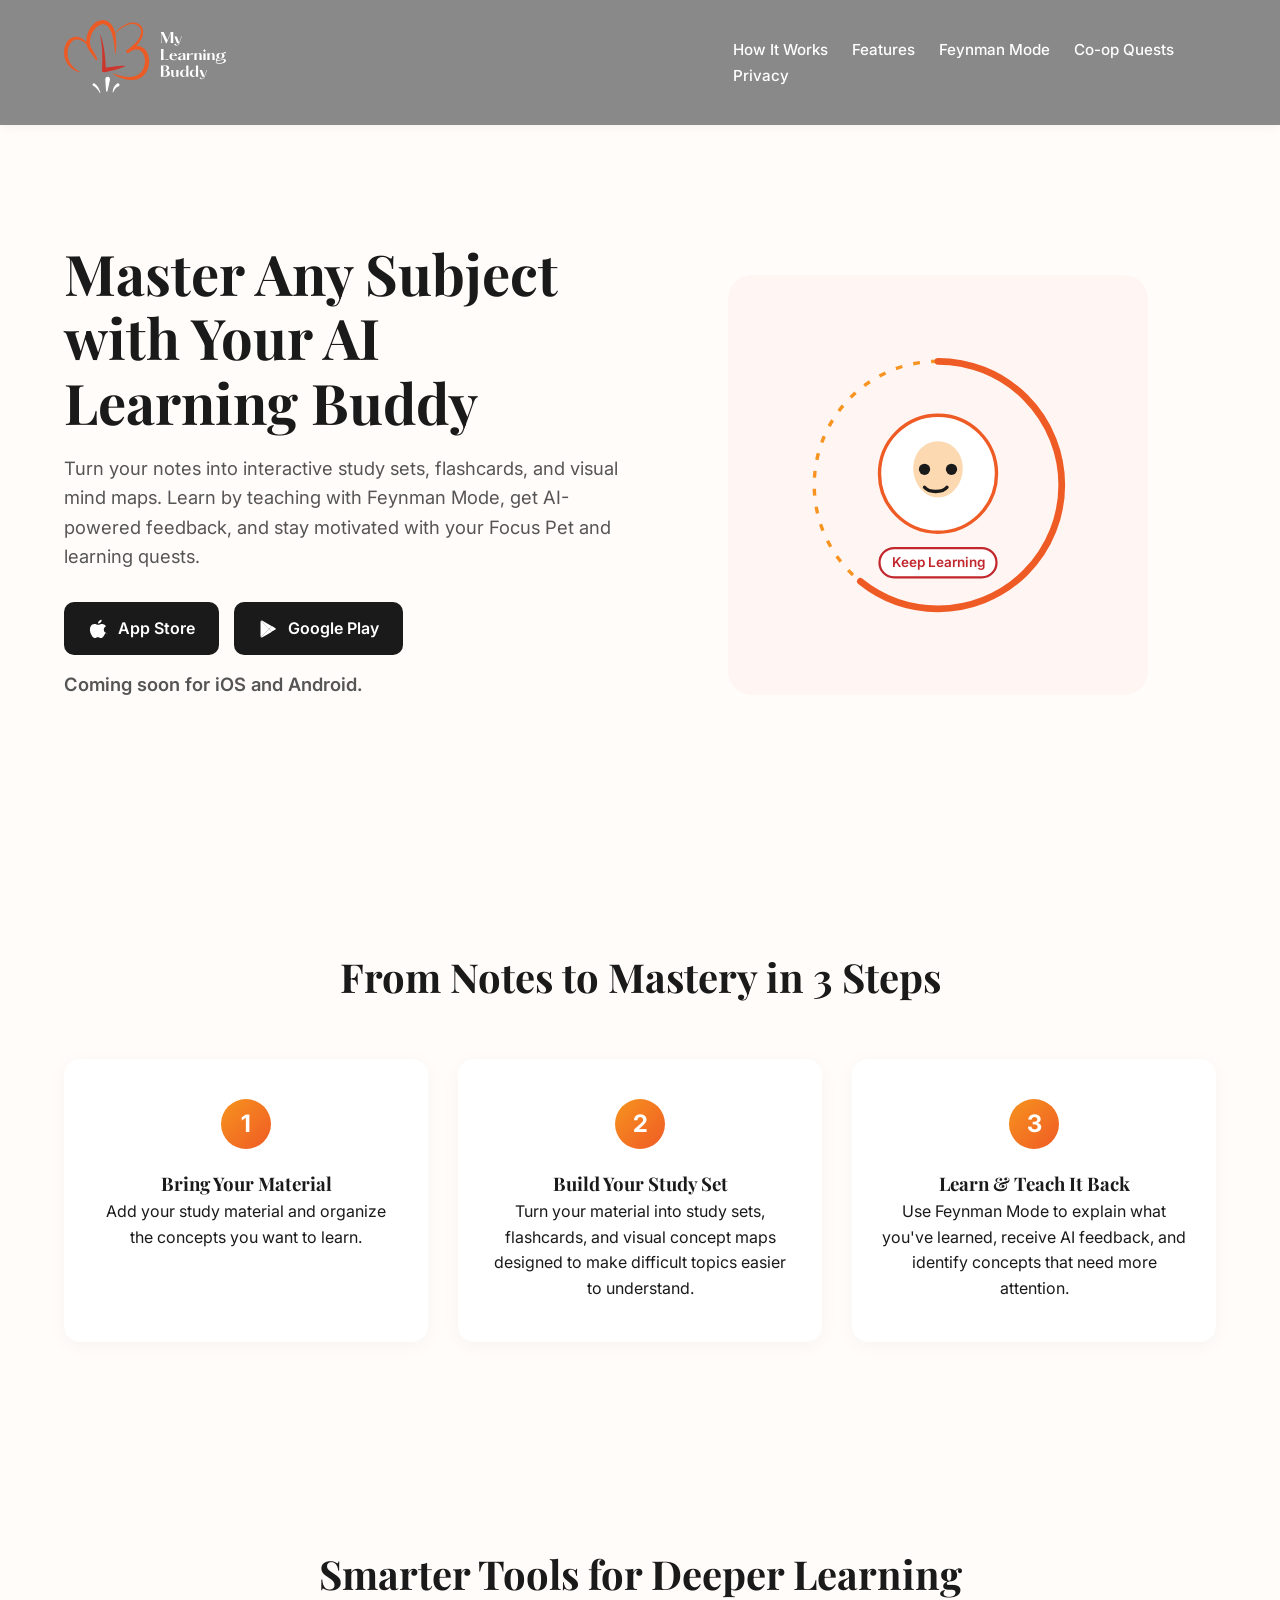
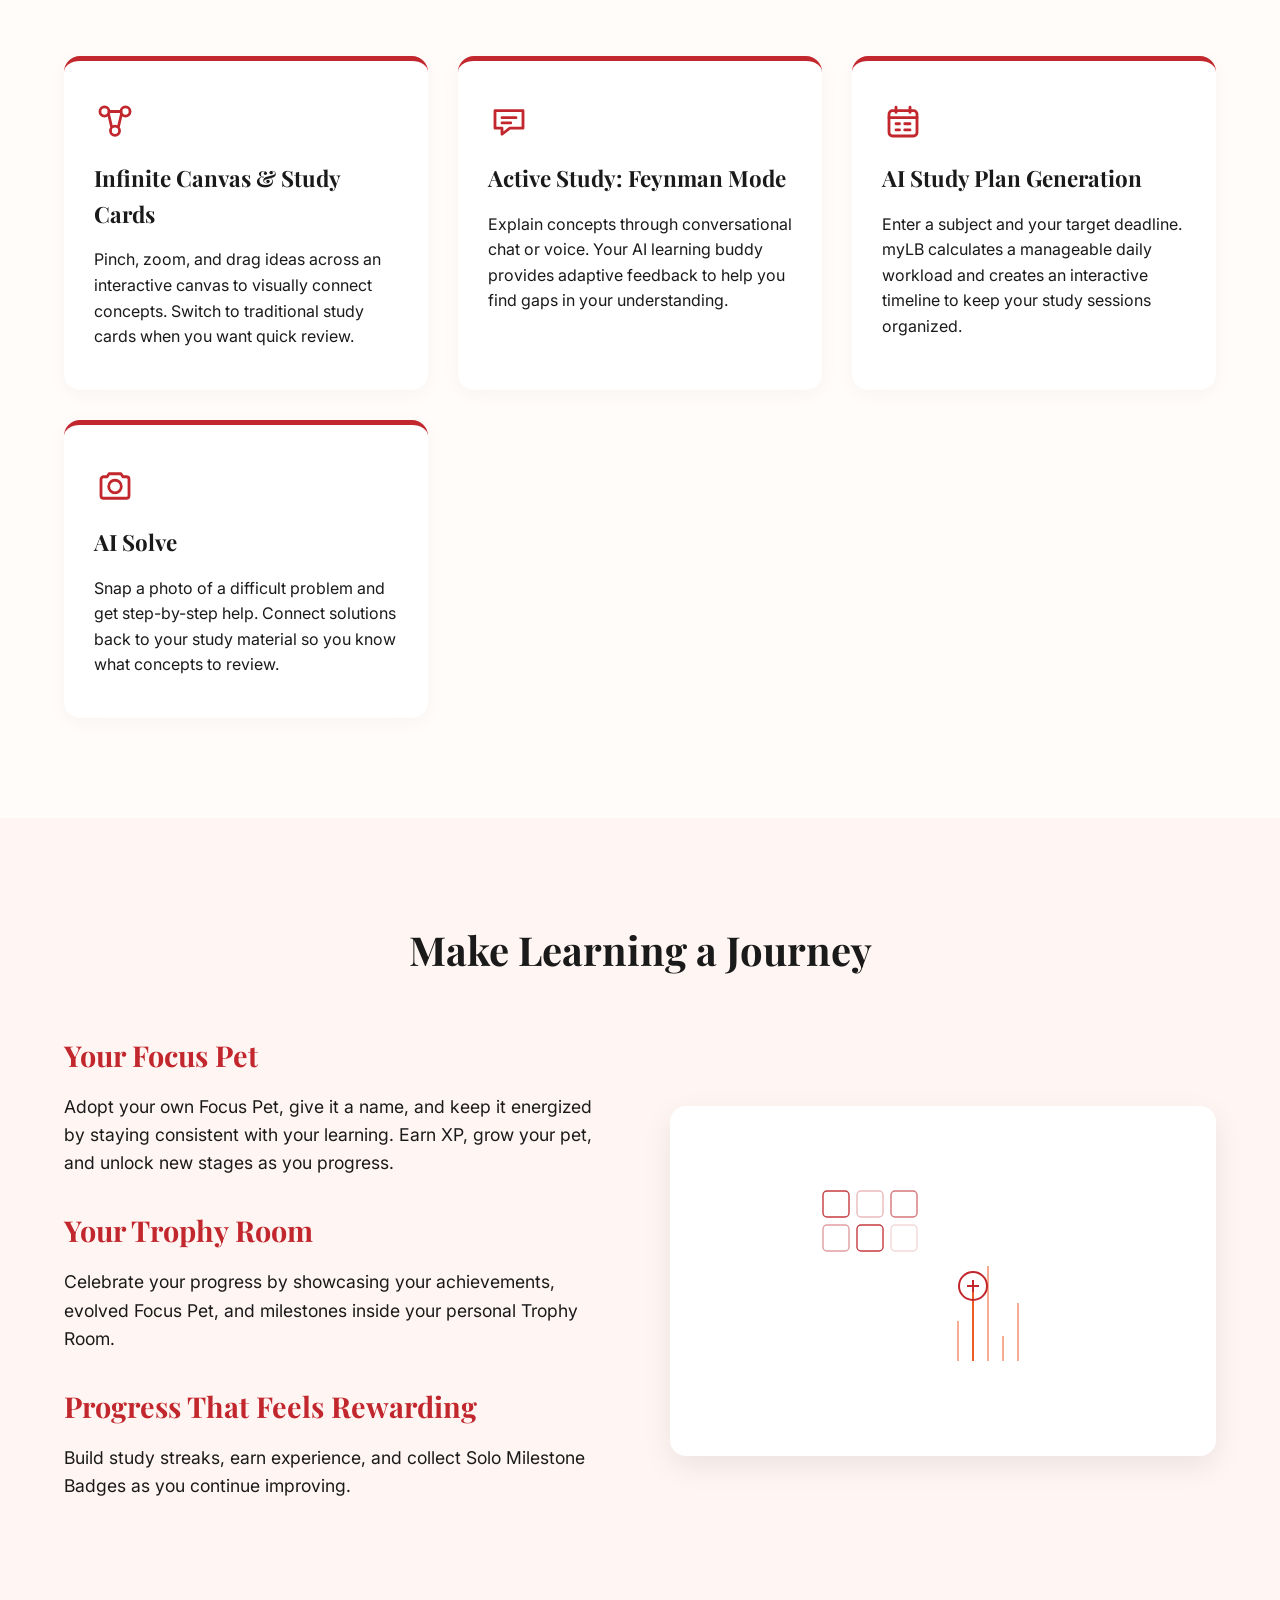
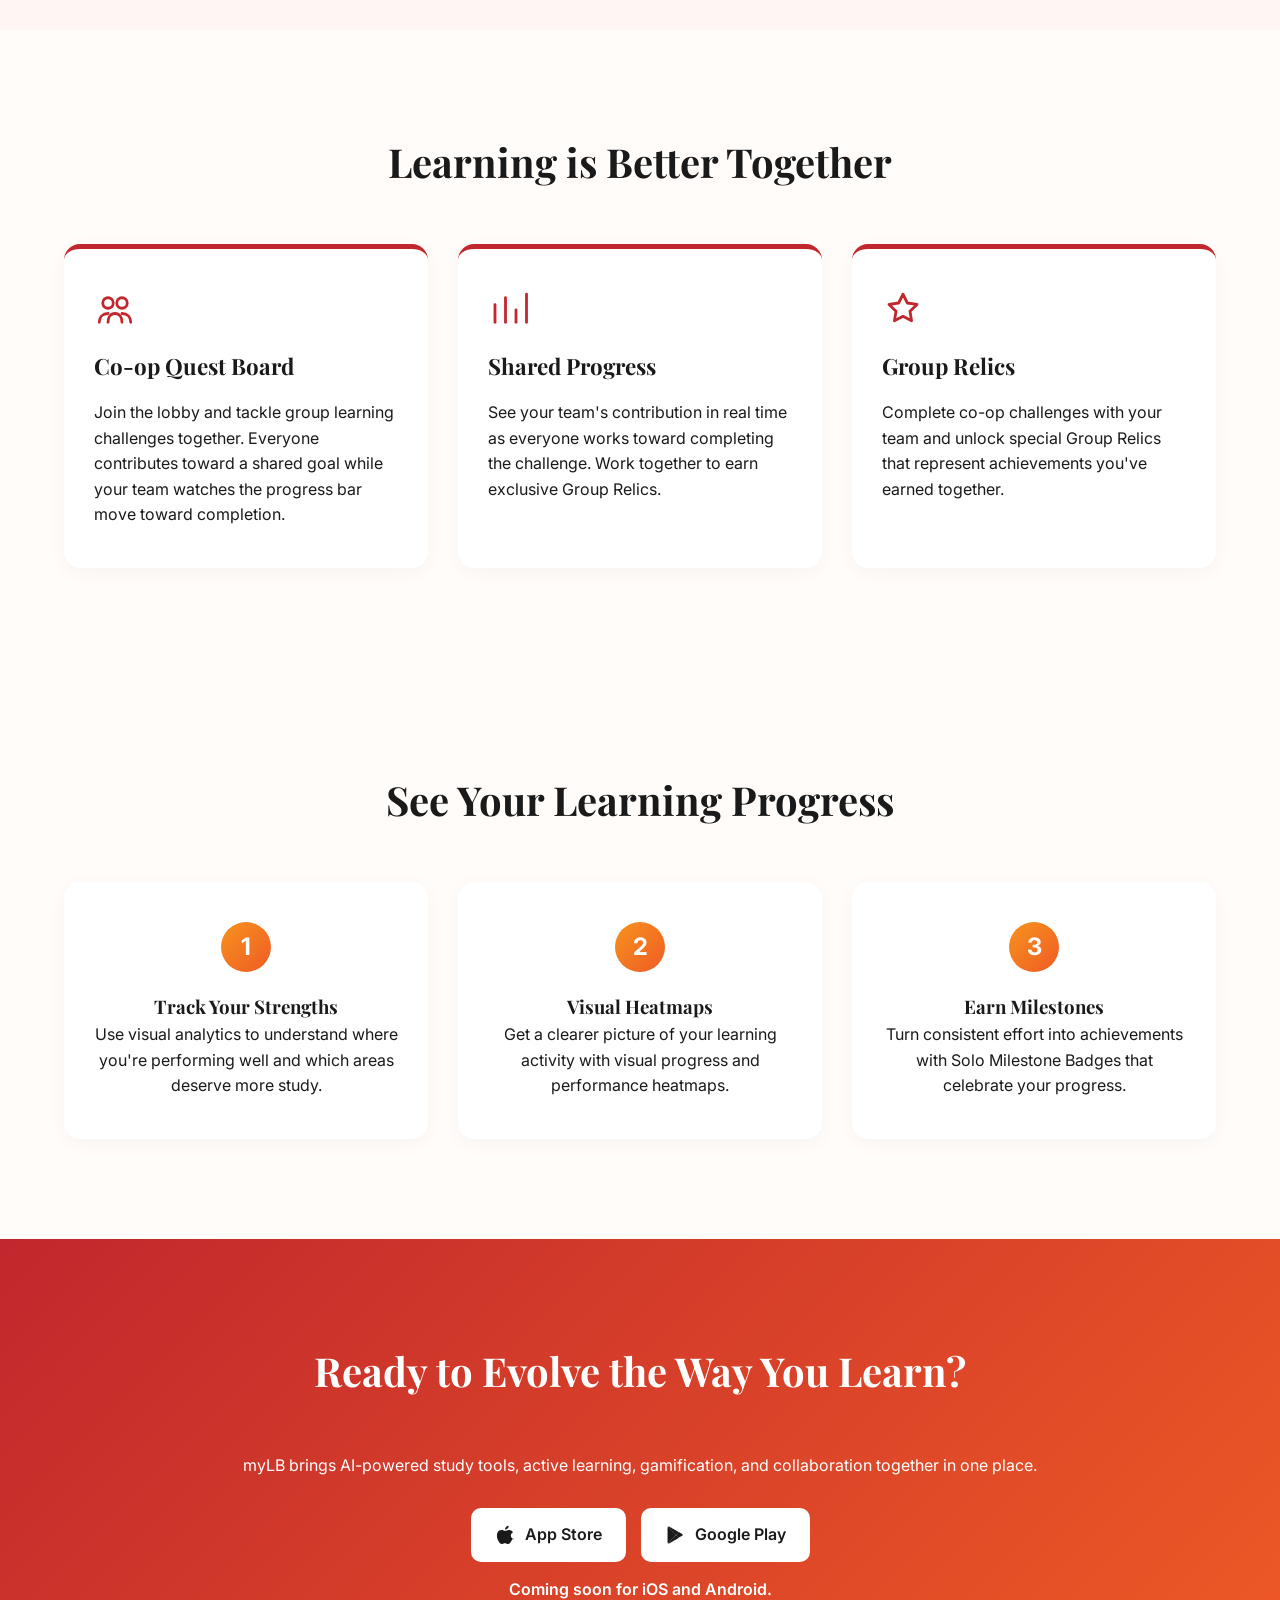
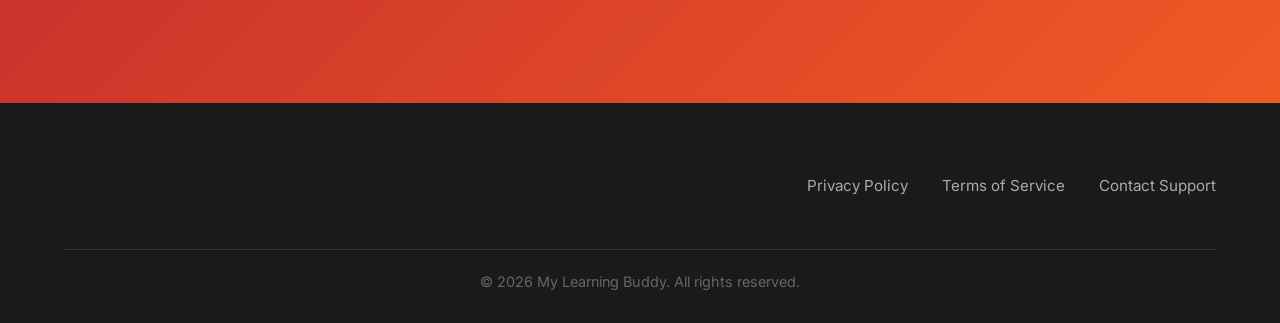
==== index.html @ 2cadad1d "Initial landing page" ====
<!DOCTYPE html>
<html lang="en">

<head>
    <meta charset="UTF-8">
    <meta name="viewport" content="width=device-width, initial-scale=1.0">

    <meta name="description"
        content="myLB (My Learning Buddy) is an AI-powered learning companion that turns your notes into study sets, flashcards, mind maps, and interactive learning experiences. Use Feynman Mode, AI study plans, homework help, gamification, and co-op quests to learn smarter.">

    <meta name="theme-color" content="#EF5B25">

    <title>myLB | Your AI Learning Buddy</title>

    <link rel="stylesheet" href="style.css">
</head>

<body>

    <!-- Navigation -->
    <nav class="navbar" aria-label="Main Navigation">

        <a href="index.html" class="logo" aria-label="myLB Home">
            <img src="assets/logo.svg" alt="MyLB Logo" srcset="" width="25%">
        </a>

        <div class="nav-links">
            <a href="#how-it-works">How It Works</a>
            <a href="#features">Features</a>
            <a href="#feynman">Feynman Mode</a>
            <a href="#quests">Co-op Quests</a>
            <a href="privacy-policy.html">Privacy</a>
        </div>

    </nav>


    <main>

        <!-- Hero Section -->
        <header class="hero">

            <div class="hero-content">

                <h1>
                    Master Any Subject with Your AI Learning Buddy
                </h1>

                <p>
                    Turn your notes into interactive study sets, flashcards,
                    and visual mind maps. Learn by teaching with Feynman Mode,
                    get AI-powered feedback, and stay motivated with your
                    Focus Pet and learning quests.
                </p>

                <!-- App Store Buttons -->
                <div class="app-store-buttons">

                    <a href="#cta"
                       class="store-btn"
                       aria-label="Download on the App Store">

                        <svg class="store-icon"
                             viewBox="0 0 24 24"
                             fill="currentColor"
                             aria-hidden="true">

                            <path d="M16.365 1.43c0 1.14-.42 2.06-1.26 2.78-.9.79-1.98 1.24-3.06 1.15-.12-1.1.43-2.24 1.24-2.97.84-.75 2.14-1.3 3.08-1.36v.4zM20.6 17.02c-.5 1.15-.74 1.66-1.38 2.68-.9 1.43-2.16 3.21-3.73 3.22-1.4.01-1.76-.91-3.65-.9-1.9.01-2.3.92-3.7.9-1.57-.02-2.76-1.62-3.66-3.05-2.51-3.98-2.78-8.65-1.23-11.13.98-1.6 2.66-2.65 4.54-2.65 1.86 0 3.03.9 4.57.9 1.5 0 2.42-.9 4.6-.9 1.66 0 3.42.9 4.66 2.46-4.1 2.25-3.44 8.11 2 8.47z"/>

                        </svg>

                        <span>App&nbsp;Store</span>

                    </a>


                    <a href="#cta"
                       class="store-btn"
                       aria-label="Get it on Google Play">

                        <svg class="store-icon"
                             viewBox="0 0 24 24"
                             fill="currentColor"
                             aria-hidden="true">

                            <path d="M3.6 2.1c-.35.35-.55.85-.55 1.5v16.8c0 .65.2 1.15.55 1.5l.1.08L13.3 12v-.2L3.7 2.02l-.1.08z"/>
                            <path d="M16.7 15.5l-3.4-3.4v-.2l3.4-3.4 3.83 2.18c1.1.62 1.1 1.64 0 2.26l-3.83 2.18z"/>
                            <path d="M13.3 12.1l-9.6 9.7c.37.38 1 .43 1.7.05l11.4-6.48-3.5-3.27z"/>
                            <path d="M13.3 11.9l3.5-3.27L5.4 2.15c-.7-.4-1.33-.33-1.7.05l9.6 9.7z"/>

                        </svg>

                        <span>Google&nbsp;Play</span>

                    </a>

                </div>

                <p class="coming-soon-text">
                    Coming soon for iOS and Android.
                </p>

            </div>


            <!-- Hero Illustration -->
            <div class="hero-image" aria-hidden="true">

                <figure class="dashboard-mockup">

                    <svg class="mockup-illustration"
                         viewBox="0 0 320 320"
                         fill="none"
                         xmlns="http://www.w3.org/2000/svg">

                        <circle
                            cx="160"
                            cy="160"
                            r="110"
                            stroke="var(--brand-yellow)"
                            stroke-width="3"
                            stroke-dasharray="6 10"/>

                        <circle
                            cx="160"
                            cy="160"
                            r="110"
                            stroke="var(--brand-orange)"
                            stroke-width="6"
                            stroke-linecap="round"
                            stroke-dasharray="420 691"
                            transform="rotate(-90 160 160)"/>

                        <circle
                            cx="160"
                            cy="150"
                            r="52"
                            fill="var(--card-bg)"
                            stroke="var(--brand-orange)"
                            stroke-width="3"/>

                        <path
                            d="M138 145c0-14 10-24 22-24s22 10 22 24-10 26-22 26-22-12-22-26z"
                            fill="var(--brand-yellow)"
                            opacity="0.35"/>

                        <circle
                            cx="148"
                            cy="146"
                            r="5"
                            fill="var(--text-color)"/>

                        <circle
                            cx="172"
                            cy="146"
                            r="5"
                            fill="var(--text-color)"/>

                        <path
                            d="M148 162c4 5 16 5 20 0"
                            stroke="var(--text-color)"
                            stroke-width="3"
                            stroke-linecap="round"/>

                        <rect
                            x="108"
                            y="216"
                            width="104"
                            height="26"
                            rx="13"
                            fill="var(--card-bg)"
                            stroke="var(--brand-red)"
                            stroke-width="2"/>

                        <text
                            x="160"
                            y="233"
                            text-anchor="middle"
                            font-family="Inter, sans-serif"
                            font-size="12"
                            font-weight="600"
                            fill="var(--brand-red)">
                            Keep Learning
                        </text>

                    </svg>

                </figure>

            </div>

        </header>


        <!-- How It Works -->
        <section id="how-it-works" class="how-it-works">

            <h2>
                From Notes to Mastery in 3 Steps
            </h2>

            <div class="steps-grid">

                <article class="step-card">

                    <div class="step-num" aria-hidden="true">
                        1
                    </div>

                    <h3>
                        Bring Your Material
                    </h3>

                    <p>
                        Add your study material and organize the
                        concepts you want to learn.
                    </p>

                </article>


                <article class="step-card">

                    <div class="step-num" aria-hidden="true">
                        2
                    </div>

                    <h3>
                        Build Your Study Set
                    </h3>

                    <p>
                        Turn your material into study sets, flashcards,
                        and visual concept maps designed to make
                        difficult topics easier to understand.
                    </p>

                </article>


                <article class="step-card">

                    <div class="step-num" aria-hidden="true">
                        3
                    </div>

                    <h3>
                        Learn &amp; Teach It Back
                    </h3>

                    <p>
                        Use Feynman Mode to explain what you've learned,
                        receive AI feedback, and identify concepts that
                        need more attention.
                    </p>

                </article>

            </div>

        </section>


        <!-- Core AI Features -->
        <section id="features" class="features">

            <h2>
                Smarter Tools for Deeper Learning
            </h2>

            <div class="feature-grid">


                <!-- Infinite Canvas -->
                <article class="feature-card">

                    <div class="feature-icon" aria-hidden="true">

                        <svg viewBox="0 0 24 24"
                             fill="none"
                             stroke="currentColor"
                             stroke-width="1.6"
                             stroke-linecap="round"
                             stroke-linejoin="round">

                            <circle cx="6" cy="6" r="2.6"/>
                            <circle cx="18" cy="6" r="2.6"/>
                            <circle cx="12" cy="17" r="2.6"/>

                            <path d="M8.3 7.3 10 14.6"/>
                            <path d="M15.7 7.3 14 14.6"/>
                            <path d="M8.6 6h6.8"/>

                        </svg>

                    </div>

                    <h3>
                        Infinite Canvas &amp; Study Cards
                    </h3>

                    <p>
                        Pinch, zoom, and drag ideas across an interactive
                        canvas to visually connect concepts. Switch to
                        traditional study cards when you want quick review.
                    </p>

                </article>


                <!-- Feynman Mode -->
                <article class="feature-card" id="feynman">

                    <div class="feature-icon" aria-hidden="true">

                        <svg viewBox="0 0 24 24"
                             fill="none"
                             stroke="currentColor"
                             stroke-width="1.6"
                             stroke-linecap="round"
                             stroke-linejoin="round">

                            <path
                                d="M4 5.5h16v10H12.5L8 19v-3.5H4z"/>

                            <path d="M8 9.5h8"/>
                            <path d="M8 12.5h5"/>

                        </svg>

                    </div>

                    <h3>
                        Active Study: Feynman Mode
                    </h3>

                    <p>
                        Explain concepts through conversational chat or
                        voice. Your AI learning buddy provides adaptive
                        feedback to help you find gaps in your understanding.
                    </p>

                </article>


                <!-- Study Plans -->
                <article class="feature-card">

                    <div class="feature-icon" aria-hidden="true">

                        <svg viewBox="0 0 24 24"
                             fill="none"
                             stroke="currentColor"
                             stroke-width="1.6"
                             stroke-linecap="round"
                             stroke-linejoin="round">

                            <rect
                                x="4"
                                y="5.5"
                                width="16"
                                height="14.5"
                                rx="2"/>

                            <path d="M4 9.5h16"/>
                            <path d="M8 3.5v3"/>
                            <path d="M16 3.5v3"/>

                            <path d="M8 13h2"/>
                            <path d="M13 13h3"/>
                            <path d="M8 16.5h2"/>
                            <path d="M13 16.5h3"/>

                        </svg>

                    </div>

                    <h3>
                        AI Study Plan Generation
                    </h3>

                    <p>
                        Enter a subject and your target deadline.
                        myLB calculates a manageable daily workload and
                        creates an interactive timeline to keep your
                        study sessions organized.
                    </p>

                </article>


                <!-- AI Solve -->
                <article class="feature-card">

                    <div class="feature-icon" aria-hidden="true">

                        <svg viewBox="0 0 24 24"
                             fill="none"
                             stroke="currentColor"
                             stroke-width="1.6"
                             stroke-linecap="round"
                             stroke-linejoin="round">

                            <path
                                d="M4 8.2a1.5 1.5 0 0 1 1.5-1.5h2l1.1-1.7h6.8l1.1 1.7h2A1.5 1.5 0 0 1 20 8.2v9.3a1.5 1.5 0 0 1-1.5 1.5h-13A1.5 1.5 0 0 1 4 17.5z"/>

                            <circle
                                cx="12"
                                cy="12.3"
                                r="3.6"/>

                        </svg>

                    </div>

                    <h3>
                        AI Solve
                    </h3>

                    <p>
                        Snap a photo of a difficult problem and get
                        step-by-step help. Connect solutions back to your
                        study material so you know what concepts to review.
                    </p>

                </article>

            </div>

        </section>


        <!-- Gamification -->
        <section id="gamification" class="multiplayer-section">

            <h2>
                Make Learning a Journey
            </h2>

            <div class="gamification-grid">

                <div class="text-content">

                    <h3>
                        Your Focus Pet
                    </h3>

                    <p>
                        Adopt your own Focus Pet, give it a name, and
                        keep it energized by staying consistent with
                        your learning. Earn XP, grow your pet, and
                        unlock new stages as you progress.
                    </p>


                    <h3>
                        Your Trophy Room
                    </h3>

                    <p>
                        Celebrate your progress by showcasing your
                        achievements, evolved Focus Pet, and milestones
                        inside your personal Trophy Room.
                    </p>


                    <h3>
                        Progress That Feels Rewarding
                    </h3>

                    <p>
                        Build study streaks, earn experience, and collect
                        Solo Milestone Badges as you continue improving.
                    </p>

                </div>


                <div class="visual-content">

                    <div class="placeholder-trophy-room">

                        <svg viewBox="0 0 280 220"
                             fill="none"
                             xmlns="http://www.w3.org/2000/svg">

                            <g stroke="var(--brand-red)"
                               stroke-width="1.4"
                               opacity="0.9">

                                <rect
                                    x="20"
                                    y="20"
                                    width="26"
                                    height="26"
                                    rx="4"/>

                                <rect
                                    x="54"
                                    y="20"
                                    width="26"
                                    height="26"
                                    rx="4"
                                    opacity="0.35"/>

                                <rect
                                    x="88"
                                    y="20"
                                    width="26"
                                    height="26"
                                    rx="4"
                                    opacity="0.7"/>

                                <rect
                                    x="20"
                                    y="54"
                                    width="26"
                                    height="26"
                                    rx="4"
                                    opacity="0.5"/>

                                <rect
                                    x="54"
                                    y="54"
                                    width="26"
                                    height="26"
                                    rx="4"/>

                                <rect
                                    x="88"
                                    y="54"
                                    width="26"
                                    height="26"
                                    rx="4"
                                    opacity="0.2"/>

                            </g>


                            <path
                                d="M170 190v-70"
                                stroke="var(--brand-orange)"
                                stroke-width="2"/>

                            <path
                                d="M155 190v-40M185 190v-95M200 190v-25M215 190v-58"
                                stroke="var(--brand-orange)"
                                stroke-width="2"
                                opacity="0.5"/>

                            <circle
                                cx="170"
                                cy="115"
                                r="14"
                                stroke="var(--brand-red)"
                                stroke-width="2"/>

                            <path
                                d="M164 115h12M170 109v12"
                                stroke="var(--brand-red)"
                                stroke-width="2"/>

                        </svg>

                    </div>

                </div>

            </div>

        </section>


        <!-- Multiplayer / Co-op -->
        <section id="quests" class="features">

            <h2>
                Learning is Better Together
            </h2>

            <div class="feature-grid">

                <article class="feature-card">

                    <div class="feature-icon" aria-hidden="true">

                        <svg viewBox="0 0 24 24"
                             fill="none"
                             stroke="currentColor"
                             stroke-width="1.6"
                             stroke-linecap="round"
                             stroke-linejoin="round">

                            <circle cx="8" cy="8" r="3"/>
                            <circle cx="16" cy="8" r="3"/>

                            <path d="M3 19c0-3 2-5 5-5"/>
                            <path d="M21 19c0-3-2-5-5-5"/>

                            <path d="M8 19c0-3 1.5-5 4-5s4 2 4 5"/>

                        </svg>

                    </div>

                    <h3>
                        Co-op Quest Board
                    </h3>

                    <p>
                        Join the lobby and tackle group learning
                        challenges together. Everyone contributes toward
                        a shared goal while your team watches the progress
                        bar move toward completion.
                    </p>

                </article>


                <article class="feature-card">

                    <div class="feature-icon" aria-hidden="true">

                        <svg viewBox="0 0 24 24"
                             fill="none"
                             stroke="currentColor"
                             stroke-width="1.6"
                             stroke-linecap="round"
                             stroke-linejoin="round">

                            <path d="M4 19V9"/>
                            <path d="M10 19V5"/>
                            <path d="M16 19v-7"/>
                            <path d="M22 19V3"/>

                        </svg>

                    </div>

                    <h3>
                        Shared Progress
                    </h3>

                    <p>
                        See your team's contribution in real time as
                        everyone works toward completing the challenge.
                        Work together to earn exclusive Group Relics.
                    </p>

                </article>


                <article class="feature-card">

                    <div class="feature-icon" aria-hidden="true">

                        <svg viewBox="0 0 24 24"
                             fill="none"
                             stroke="currentColor"
                             stroke-width="1.6"
                             stroke-linecap="round"
                             stroke-linejoin="round">

                            <path
                                d="M12 3l2.5 5 5.5.8-4 3.9.9 5.5-4.9-2.6-4.9 2.6.9-5.5-4-3.9 5.5-.8z"/>

                        </svg>

                    </div>

                    <h3>
                        Group Relics
                    </h3>

                    <p>
                        Complete co-op challenges with your team and
                        unlock special Group Relics that represent
                        achievements you've earned together.
                    </p>

                </article>

            </div>

        </section>


        <!-- Analytics -->
        <section id="analytics" class="how-it-works">

            <h2>
                See Your Learning Progress
            </h2>

            <div class="steps-grid">

                <article class="step-card">

                    <div class="step-num" aria-hidden="true">
                        1
                    </div>

                    <h3>
                        Track Your Strengths
                    </h3>

                    <p>
                        Use visual analytics to understand where you're
                        performing well and which areas deserve more study.
                    </p>

                </article>


                <article class="step-card">

                    <div class="step-num" aria-hidden="true">
                        2
                    </div>

                    <h3>
                        Visual Heatmaps
                    </h3>

                    <p>
                        Get a clearer picture of your learning activity
                        with visual progress and performance heatmaps.
                    </p>

                </article>


                <article class="step-card">

                    <div class="step-num" aria-hidden="true">
                        3
                    </div>

                    <h3>
                        Earn Milestones
                    </h3>

                    <p>
                        Turn consistent effort into achievements with
                        Solo Milestone Badges that celebrate your progress.
                    </p>

                </article>

            </div>

        </section>


        <!-- Final CTA -->
        <section id="cta" class="cta-section">

            <h2>
                Ready to Evolve the Way You Learn?
            </h2>

            <p>
                myLB brings AI-powered study tools, active learning,
                gamification, and collaboration together in one place.
            </p>

            <div class="app-store-buttons center-buttons">

                <a href="#"
                   class="store-btn dark"
                   aria-label="Download on the App Store">

                    <svg class="store-icon"
                         viewBox="0 0 24 24"
                         fill="currentColor"
                         aria-hidden="true">

                        <path d="M16.365 1.43c0 1.14-.42 2.06-1.26 2.78-.9.79-1.98 1.24-3.06 1.15-.12-1.1.43-2.24 1.24-2.97.84-.75 2.14-1.3 3.08-1.36v.4zM20.6 17.02c-.5 1.15-.74 1.66-1.38 2.68-.9 1.43-2.16 3.21-3.73 3.22-1.4.01-1.76-.91-3.65-.9-1.9.01-2.3.92-3.7.9-1.57-.02-2.76-1.62-3.66-3.05-2.51-3.98-2.78-8.65-1.23-11.13.98-1.6 2.66-2.65 4.54-2.65 1.86 0 3.03.9 4.57.9 1.5 0 2.42-.9 4.6-.9 1.66 0 3.42.9 4.66 2.46-4.1 2.25-3.44 8.11 2 8.47z"/>

                    </svg>

                    <span>App&nbsp;Store</span>

                </a>


                <a href="#"
                   class="store-btn dark"
                   aria-label="Get it on Google Play">

                    <svg class="store-icon"
                         viewBox="0 0 24 24"
                         fill="currentColor"
                         aria-hidden="true">

                        <path d="M3.6 2.1c-.35.35-.55.85-.55 1.5v16.8c0 .65.2 1.15.55 1.5l.1.08L13.3 12v-.2L3.7 2.02l-.1.08z"/>
                        <path d="M16.7 15.5l-3.4-3.4v-.2l3.4-3.4 3.83 2.18c1.1.62 1.1 1.64 0 2.26l-3.83 2.18z"/>
                        <path d="M13.3 12.1l-9.6 9.7c.37.38 1 .43 1.7.05l11.4-6.48-3.5-3.27z"/>
                        <path d="M13.3 11.9l3.5-3.27L5.4 2.15c-.7-.4-1.33-.33-1.7.05l9.6 9.7z"/>

                    </svg>

                    <span>Google&nbsp;Play</span>

                </a>

            </div>

            <p class="coming-soon-text">
                Coming soon for iOS and Android.
            </p>

        </section>

    </main>


    <!-- Footer -->
    <footer class="site-footer">

        <div class="footer-content">

            <div class="brand">
                myLB
            </div>

            <div class="footer-links">

               <a href="privacy-policy.html">Privacy Policy</a>
<a href="terms.html">Terms of Service</a>
<a href="mailto:mylearningb@gmail.com">Contact Support</a>


            </div>

        </div>

        <div class="copyright">
            &copy; 2026 My Learning Buddy. All rights reserved.
        </div>

    </footer>

</body>

</html>
---- style.css ----
/* --- Global Styles & Variables --- */
@import url('https://fonts.googleapis.com/css2?family=Playfair+Display:wght@700&family=Inter:wght@400;500;600&display=swap');

:root {
    /* Brand Colors Extracted from myLB Logo */
    --brand-orange: #EF5B25; 
    --brand-red: #C1272D;
    --brand-yellow: #F7931E;
    
    --bg-color: #FFFCFA; /* Warm off-white */
    --text-color: #1A1A1A; /* Near black */
    --text-muted: #555555;
    --card-bg: #FFFFFF;
}

* {
    margin: 0;
    padding: 0;
    box-sizing: border-box;
}

body {
    background-color: var(--bg-color);
    color: var(--text-color);
    font-family: 'Inter', sans-serif;
    line-height: 1.6;
}

h1, h2, h3, .logo, .brand {
    font-family: 'Playfair Display', serif;
    color: var(--text-color);
}

/* --- Navigation --- */
.navbar {
    display: flex;
    justify-content: space-between;
    align-items: center;
    padding: 20px 5%;
    background: var(--card-bg);
    box-shadow: 0 2px 10px rgba(0,0,0,0.05);
    position: sticky;
    top: 0;
    z-index: 100;
    background-color: rgb(138, 137, 137);
}

.logo {
    font-size: 2rem;
    font-weight: 700;
    background: linear-gradient(135deg, var(--brand-orange), var(--brand-red));
    -webkit-background-clip: text;
    -webkit-text-fill-color: transparent;
}

.nav-links a {
    margin-left: 20px;
    text-decoration: none;
    color: white;
    font-weight: 500;
    font-size: 0.95rem;
    transition: color 0.2s;
}

.nav-links a:hover {
    color: var(--brand-orange);
}

/* --- App Store Badges --- */
.app-store-buttons {
    display: flex;
    gap: 15px;
    margin-top: 30px;
    flex-wrap: wrap;
}

.center-buttons {
    justify-content: center;
}

.store-btn {
    text-decoration: none;
    background: var(--text-color);
    color: white;
    padding: 12px 22px;
    border-radius: 10px;
    font-weight: 600;
    font-size: 1rem;
    display: inline-flex;
    align-items: center;
    gap: 10px;
    transition: transform 0.2s, box-shadow 0.2s, border-color 0.2s;
    border: 2px solid transparent;
}

.store-btn.dark {
    background: white;
    color: var(--text-color);
}

.store-icon {
    width: 20px;
    height: 20px;
    flex-shrink: 0;
}

.store-btn:hover {
    transform: translateY(-3px);
    box-shadow: 0 8px 20px rgba(0,0,0,0.15);
    border-color: var(--brand-yellow);
}

.coming-soon-text {
    margin-top: 15px;
    font-size: 1rem;
    color: var(--brand-orange);
    font-weight: 600;
    font-family: 'Inter', sans-serif;
}

/* --- Hero Section --- */
.hero {
    display: flex;
    flex-wrap: wrap;
    align-items: center;
    justify-content: space-between;
    padding: 80px 5%;
    min-height: 80vh;
}

.hero-content {
    flex: 1;
    min-width: 300px;
    padding-right: 40px;
}

.hero-content h1 {
    font-size: 3.5rem;
    line-height: 1.15;
    margin-bottom: 20px;
}

.hero-content p {
    font-size: 1.15rem;
    margin-bottom: 30px;
    color: var(--text-muted);
}

.hero-image {
    flex: 1;
    min-width: 300px;
    display: flex;
    justify-content: center;
}

.dashboard-mockup {
    width: 100%;
    max-width: 420px;
    aspect-ratio: 1 / 1;
    background: #FFF5F2;
    border-radius: 24px;
    display: flex;
    align-items: center;
    justify-content: center;
    padding: 30px;
}

.mockup-illustration {
    width: 100%;
    height: 100%;
}

/* --- Shared Layout for Sections --- */
section {
    padding: 100px 5%;
}

section h2 {
    font-size: 2.5rem;
    margin-bottom: 50px;
    text-align: center;
}

/* --- Steps Grid (How it works) --- */
.steps-grid, .feature-grid {
    display: grid;
    gap: 30px;
}

.steps-grid {
    grid-template-columns: repeat(auto-fit, minmax(280px, 1fr));
    text-align: center;
}

.step-card, .feature-card {
    background: var(--card-bg);
    padding: 40px 30px;
    border-radius: 16px;
    box-shadow: 0 4px 20px rgba(0,0,0,0.04);
}

.step-num {
    width: 50px;
    height: 50px;
    background: linear-gradient(135deg, var(--brand-yellow), var(--brand-orange));
    color: white;
    border-radius: 50%;
    display: flex;
    align-items: center;
    justify-content: center;
    font-size: 1.5rem;
    font-weight: 700;
    margin: 0 auto 20px auto;
}

/* --- Features Grid --- */
.feature-grid {
    grid-template-columns: repeat(auto-fit, minmax(320px, 1fr));
}

.feature-card {
    border-top: 5px solid var(--brand-red);
}

.feature-icon {
    width: 42px;
    height: 42px;
    color: var(--brand-red);
    margin-bottom: 18px;
}

.feature-icon svg {
    width: 100%;
    height: 100%;
}

.feature-card h3 {
    margin-bottom: 15px;
    font-size: 1.4rem;
}

/* --- Multiplayer Gamification Layout --- */
.multiplayer-section {
    background-color: #FFF5F2; 
}

.gamification-grid {
    display: grid;
    grid-template-columns: 1fr 1fr;
    gap: 60px;
    align-items: center;
}

.text-content h3 {
    font-size: 1.8rem;
    margin-bottom: 15px;
    color: var(--brand-red);
}

.text-content p {
    margin-bottom: 30px;
    font-size: 1.1rem;
}

.placeholder-trophy-room {
    width: 100%;
    height: 350px;
    background: var(--card-bg);
    border-radius: 16px;
    display: flex;
    align-items: center;
    justify-content: center;
    box-shadow: 0 10px 30px rgba(0,0,0,0.08);
    padding: 30px;
}

.placeholder-trophy-room svg {
    width: 100%;
    max-width: 280px;
    height: auto;
}

/* --- Final CTA Section --- */
.cta-section {
    background: linear-gradient(135deg, var(--brand-red), var(--brand-orange));
    color: white;
    text-align: center;
}

.cta-section h2, .cta-section p {
    color: white;
}

/* --- Footer --- */
.site-footer {
    background: #1A1A1A;
    color: white;
    padding: 60px 5% 30px;
}

.footer-content {
    display: flex;
    justify-content: space-between;
    align-items: center;
    margin-bottom: 40px;
}

.footer-content .brand {
    font-size: 1.8rem;
    font-weight: 700;
}

.footer-links a {
    color: #AAAAAA;
    text-decoration: none;
    margin-left: 30px;
    font-size: 0.95rem;
    transition: color 0.2s;
}

.footer-links a:hover {
    color: var(--brand-orange);
}

.copyright {
    text-align: center;
    color: #666666;
    font-size: 0.9rem;
    border-top: 1px solid #333;
    padding-top: 20px;
}

/* --- Mobile Responsiveness --- */
@media (max-width: 768px) {
    .app-store-buttons {
        justify-content: center;
    }
    
    .hero-content {
        text-align: center;
        padding-right: 0;
    }
    
    .gamification-grid {
        grid-template-columns: 1fr;
    }

    .footer-content {
        flex-direction: column;
        gap: 20px;
        text-align: center;
    }
    
    .footer-links a {
        margin: 0 15px;
    }
}

/* --- Privacy Policy Page --- */

.privacy-policy {
    max-width: 1000px;
    margin: 0 auto;
    padding: 80px 5% 100px;
}

.privacy-policy-header {
    text-align: center;
    margin-bottom: 70px;
}

.privacy-policy-header h1 {
    font-size: 3.2rem;
    line-height: 1.2;
    margin-bottom: 20px;
    background: linear-gradient(
        135deg,
        var(--brand-orange),
        var(--brand-red)
    );
    -webkit-background-clip: text;
    -webkit-text-fill-color: transparent;
}

.privacy-policy-header p {
    max-width: 750px;
    margin: 0 auto 20px;
    color: var(--text-muted);
    font-size: 1.1rem;
}

.effective-date {
    display: inline-block;
    color: var(--text-muted);
    font-size: 0.9rem;
    font-weight: 500;
}


/* --- Privacy Policy Sections --- */

.privacy-section {
    padding: 0;
    margin-bottom: 55px;
}

.privacy-section h2 {
    text-align: left;
    font-size: 2rem;
    margin-bottom: 20px;
    color: var(--text-color);
}

.privacy-section h3 {
    font-family: 'Inter', sans-serif;
    font-size: 1.2rem;
    font-weight: 600;
    margin-top: 30px;
    margin-bottom: 10px;
    color: var(--brand-red);
}

.privacy-section p {
    color: var(--text-muted);
    font-size: 1rem;
    line-height: 1.8;
    margin-bottom: 18px;
}

.privacy-section ul {
    margin: 15px 0 25px;
    padding-left: 25px;
}

.privacy-section li {
    color: var(--text-muted);
    line-height: 1.8;
    margin-bottom: 10px;
}

.privacy-section strong {
    color: var(--text-color);
}

.privacy-section a {
    color: var(--brand-orange);
    text-decoration: none;
    font-weight: 500;
}

.privacy-section a:hover {
    color: var(--brand-red);
    text-decoration: underline;
}


/* --- Privacy Policy Section Divider --- */

.privacy-section + .privacy-section {
    border-top: 1px solid rgba(0, 0, 0, 0.07);
    padding-top: 45px;
}


/* --- Mobile Privacy Policy --- */

@media (max-width: 768px) {

    .privacy-policy {
        padding: 50px 6% 70px;
    }

    .privacy-policy-header {
        margin-bottom: 50px;
    }

    .privacy-policy-header h1 {
        font-size: 2.4rem;
    }

    .privacy-policy-header p {
        font-size: 1rem;
    }

    .privacy-section {
        margin-bottom: 40px;
    }

    .privacy-section h2 {
        font-size: 1.7rem;
    }

    .privacy-section h3 {
        font-size: 1.1rem;
    }

    .privacy-section p,
    .privacy-section li {
        font-size: 0.95rem;
    }

}
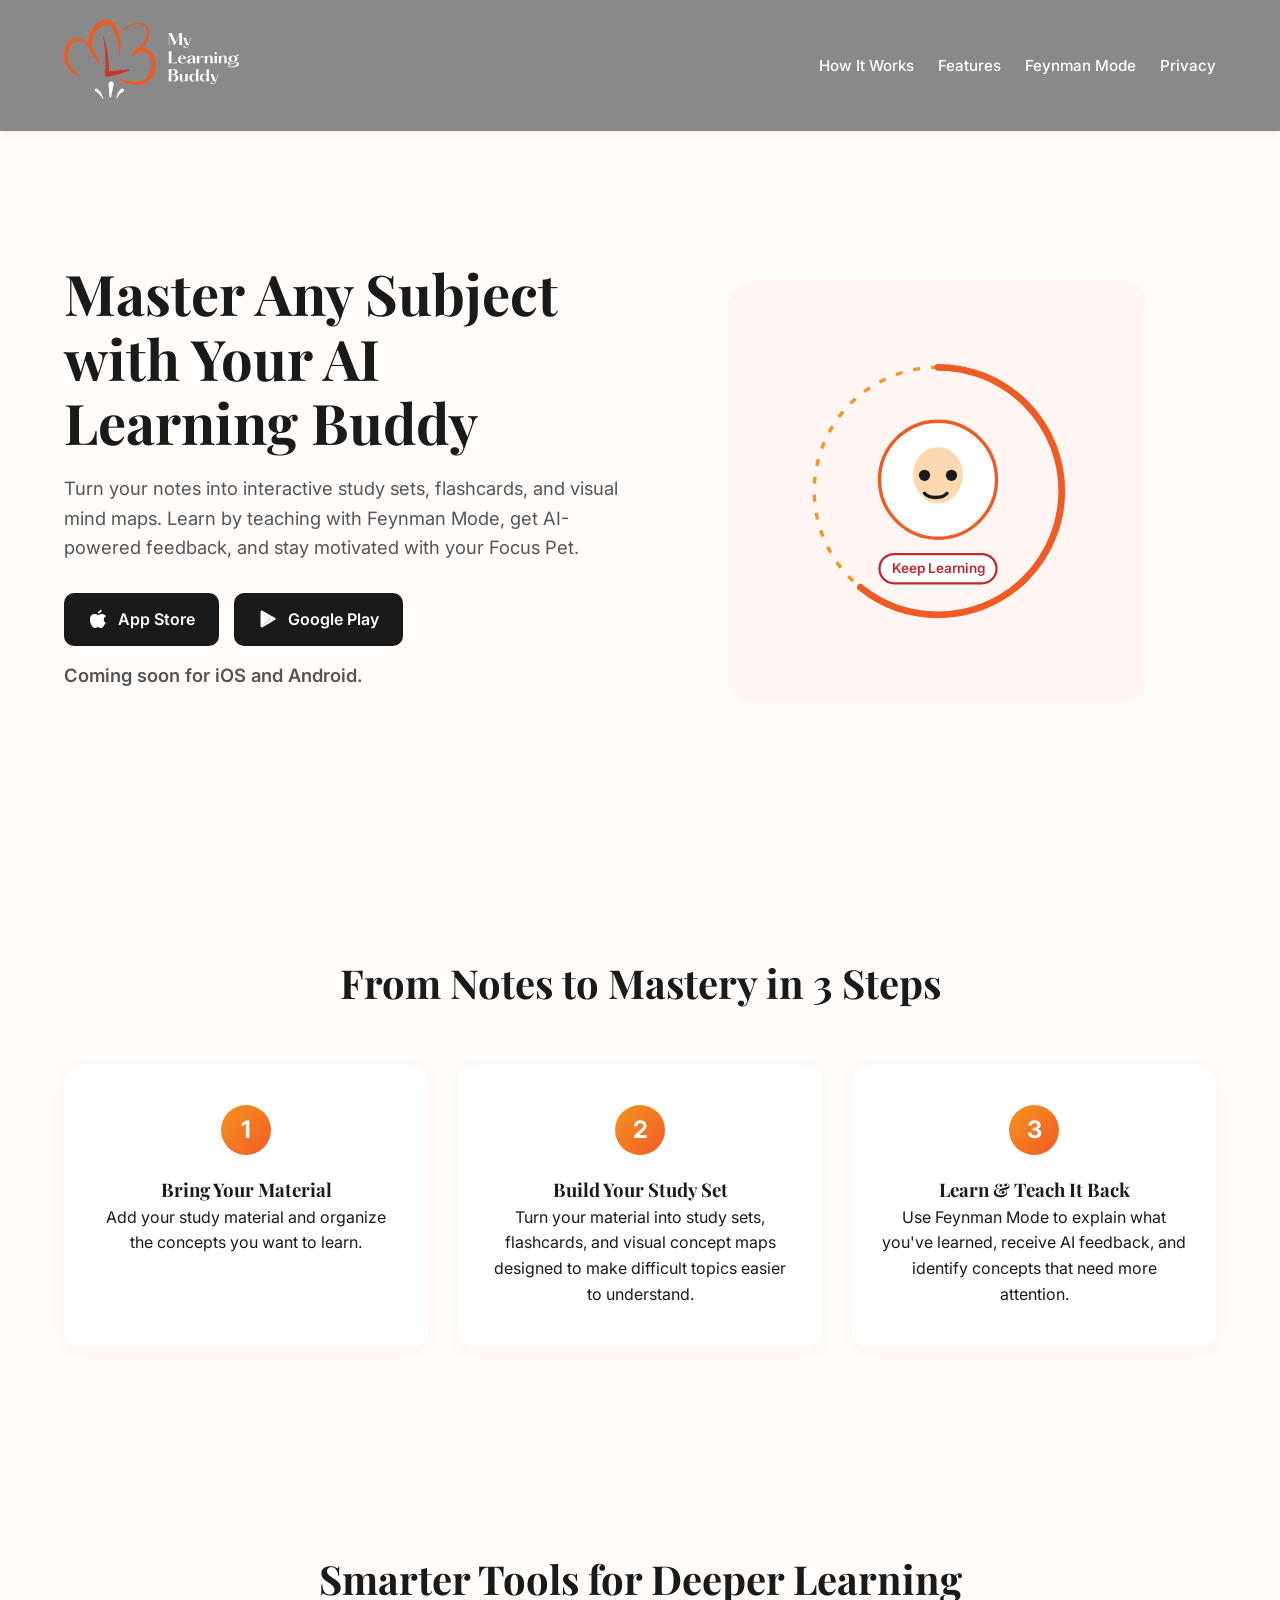
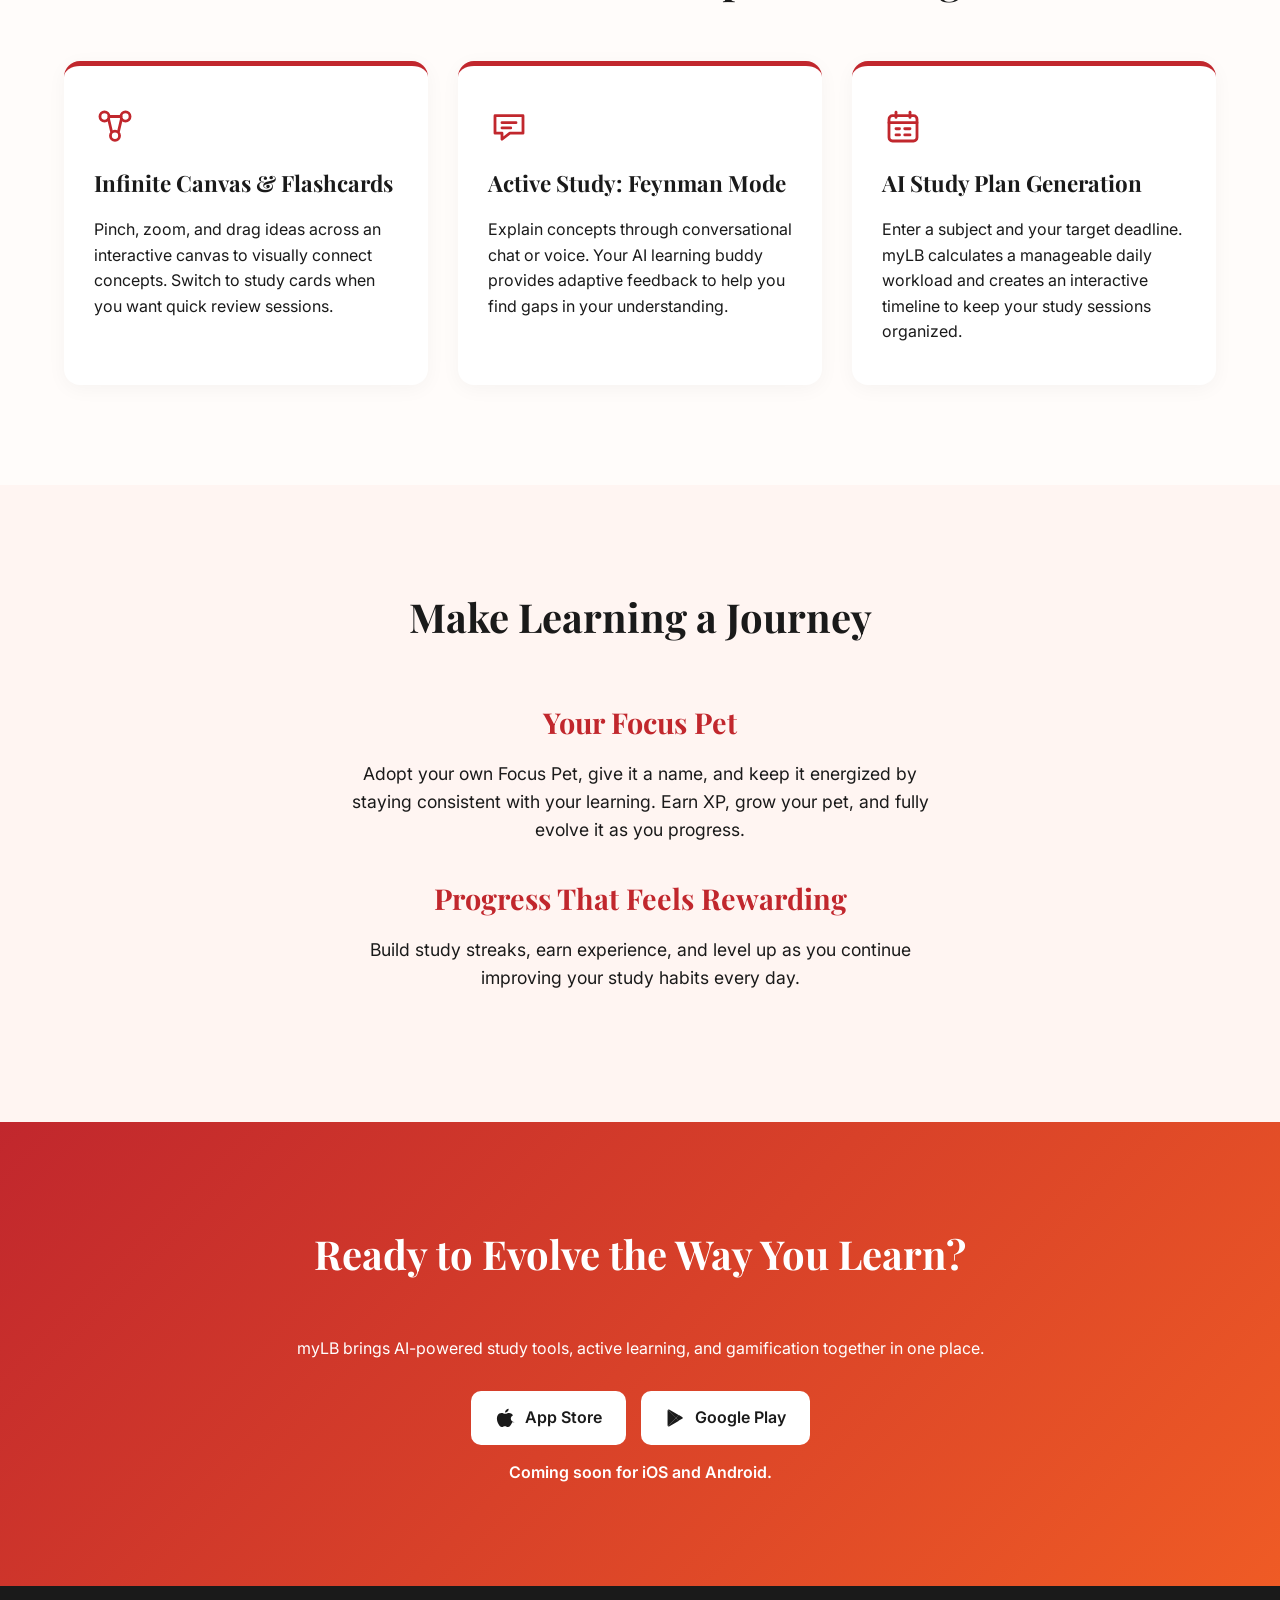
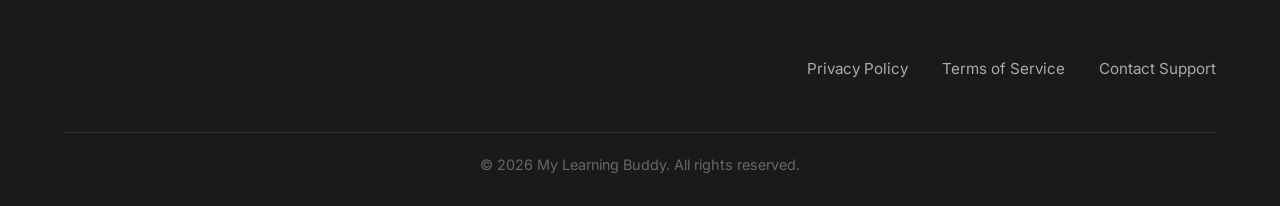
==== commit c22a31b2: "ai migration" ====
--- a/index.html
+++ b/index.html
@@ -6,7 +6,7 @@
     <meta name="viewport" content="width=device-width, initial-scale=1.0">
 
     <meta name="description"
-        content="myLB (My Learning Buddy) is an AI-powered learning companion that turns your notes into study sets, flashcards, mind maps, and interactive learning experiences. Use Feynman Mode, AI study plans, homework help, gamification, and co-op quests to learn smarter.">
+        content="myLB (My Learning Buddy) is an AI-powered learning companion that turns your notes into study sets, flashcards, mind maps, and interactive learning experiences. Use Feynman Mode, AI study plans, and your Focus Pet to learn smarter.">
 
     <meta name="theme-color" content="#EF5B25">
 
@@ -28,7 +28,6 @@
             <a href="#how-it-works">How It Works</a>
             <a href="#features">Features</a>
             <a href="#feynman">Feynman Mode</a>
-            <a href="#quests">Co-op Quests</a>
             <a href="privacy-policy.html">Privacy</a>
         </div>
 
@@ -50,7 +49,7 @@
                     Turn your notes into interactive study sets, flashcards,
                     and visual mind maps. Learn by teaching with Feynman Mode,
                     get AI-powered feedback, and stay motivated with your
-                    Focus Pet and learning quests.
+                    Focus Pet.
                 </p>
 
                 <!-- App Store Buttons -->
@@ -270,7 +269,6 @@
 
             <div class="feature-grid">
 
-
                 <!-- Infinite Canvas -->
                 <article class="feature-card">
 
@@ -296,13 +294,13 @@
                     </div>
 
                     <h3>
-                        Infinite Canvas &amp; Study Cards
+                        Infinite Canvas &amp; Flashcards
                     </h3>
 
                     <p>
                         Pinch, zoom, and drag ideas across an interactive
                         canvas to visually connect concepts. Switch to
-                        traditional study cards when you want quick review.
+                        study cards when you want quick review sessions.
                     </p>
 
                 </article>
@@ -320,9 +318,7 @@
                              stroke-linecap="round"
                              stroke-linejoin="round">
 
-                            <path
-                                d="M4 5.5h16v10H12.5L8 19v-3.5H4z"/>
-
+                            <path d="M4 5.5h16v10H12.5L8 19v-3.5H4z"/>
                             <path d="M8 9.5h8"/>
                             <path d="M8 12.5h5"/>
 
@@ -355,17 +351,10 @@
                              stroke-linecap="round"
                              stroke-linejoin="round">
 
-                            <rect
-                                x="4"
-                                y="5.5"
-                                width="16"
-                                height="14.5"
-                                rx="2"/>
-
+                            <rect x="4" y="5.5" width="16" height="14.5" rx="2"/>
                             <path d="M4 9.5h16"/>
                             <path d="M8 3.5v3"/>
                             <path d="M16 3.5v3"/>
-
                             <path d="M8 13h2"/>
                             <path d="M13 13h3"/>
                             <path d="M8 16.5h2"/>
@@ -388,43 +377,6 @@
 
                 </article>
 
-
-                <!-- AI Solve -->
-                <article class="feature-card">
-
-                    <div class="feature-icon" aria-hidden="true">
-
-                        <svg viewBox="0 0 24 24"
-                             fill="none"
-                             stroke="currentColor"
-                             stroke-width="1.6"
-                             stroke-linecap="round"
-                             stroke-linejoin="round">
-
-                            <path
-                                d="M4 8.2a1.5 1.5 0 0 1 1.5-1.5h2l1.1-1.7h6.8l1.1 1.7h2A1.5 1.5 0 0 1 20 8.2v9.3a1.5 1.5 0 0 1-1.5 1.5h-13A1.5 1.5 0 0 1 4 17.5z"/>
-
-                            <circle
-                                cx="12"
-                                cy="12.3"
-                                r="3.6"/>
-
-                        </svg>
-
-                    </div>
-
-                    <h3>
-                        AI Solve
-                    </h3>
-
-                    <p>
-                        Snap a photo of a difficult problem and get
-                        step-by-step help. Connect solutions back to your
-                        study material so you know what concepts to review.
-                    </p>
-
-                </article>
-
             </div>
 
         </section>
@@ -437,7 +389,7 @@
                 Make Learning a Journey
             </h2>
 
-            <div class="gamification-grid">
+            <div class="gamification-grid" style="display: block; text-align: center; max-width: 600px; margin: 0 auto;">
 
                 <div class="text-content">
 
@@ -449,18 +401,7 @@
                         Adopt your own Focus Pet, give it a name, and
                         keep it energized by staying consistent with
                         your learning. Earn XP, grow your pet, and
-                        unlock new stages as you progress.
-                    </p>
-
-
-                    <h3>
-                        Your Trophy Room
-                    </h3>
-
-                    <p>
-                        Celebrate your progress by showcasing your
-                        achievements, evolved Focus Pet, and milestones
-                        inside your personal Trophy Room.
+                        fully evolve it as you progress.
                     </p>
 
 
@@ -469,283 +410,11 @@
                     </h3>
 
                     <p>
-                        Build study streaks, earn experience, and collect
-                        Solo Milestone Badges as you continue improving.
+                        Build study streaks, earn experience, and level up 
+                        as you continue improving your study habits every day.
                     </p>
 
                 </div>
-
-
-                <div class="visual-content">
-
-                    <div class="placeholder-trophy-room">
-
-                        <svg viewBox="0 0 280 220"
-                             fill="none"
-                             xmlns="http://www.w3.org/2000/svg">
-
-                            <g stroke="var(--brand-red)"
-                               stroke-width="1.4"
-                               opacity="0.9">
-
-                                <rect
-                                    x="20"
-                                    y="20"
-                                    width="26"
-                                    height="26"
-                                    rx="4"/>
-
-                                <rect
-                                    x="54"
-                                    y="20"
-                                    width="26"
-                                    height="26"
-                                    rx="4"
-                                    opacity="0.35"/>
-
-                                <rect
-                                    x="88"
-                                    y="20"
-                                    width="26"
-                                    height="26"
-                                    rx="4"
-                                    opacity="0.7"/>
-
-                                <rect
-                                    x="20"
-                                    y="54"
-                                    width="26"
-                                    height="26"
-                                    rx="4"
-                                    opacity="0.5"/>
-
-                                <rect
-                                    x="54"
-                                    y="54"
-                                    width="26"
-                                    height="26"
-                                    rx="4"/>
-
-                                <rect
-                                    x="88"
-                                    y="54"
-                                    width="26"
-                                    height="26"
-                                    rx="4"
-                                    opacity="0.2"/>
-
-                            </g>
-
-
-                            <path
-                                d="M170 190v-70"
-                                stroke="var(--brand-orange)"
-                                stroke-width="2"/>
-
-                            <path
-                                d="M155 190v-40M185 190v-95M200 190v-25M215 190v-58"
-                                stroke="var(--brand-orange)"
-                                stroke-width="2"
-                                opacity="0.5"/>
-
-                            <circle
-                                cx="170"
-                                cy="115"
-                                r="14"
-                                stroke="var(--brand-red)"
-                                stroke-width="2"/>
-
-                            <path
-                                d="M164 115h12M170 109v12"
-                                stroke="var(--brand-red)"
-                                stroke-width="2"/>
-
-                        </svg>
-
-                    </div>
-
-                </div>
-
-            </div>
-
-        </section>
-
-
-        <!-- Multiplayer / Co-op -->
-        <section id="quests" class="features">
-
-            <h2>
-                Learning is Better Together
-            </h2>
-
-            <div class="feature-grid">
-
-                <article class="feature-card">
-
-                    <div class="feature-icon" aria-hidden="true">
-
-                        <svg viewBox="0 0 24 24"
-                             fill="none"
-                             stroke="currentColor"
-                             stroke-width="1.6"
-                             stroke-linecap="round"
-                             stroke-linejoin="round">
-
-                            <circle cx="8" cy="8" r="3"/>
-                            <circle cx="16" cy="8" r="3"/>
-
-                            <path d="M3 19c0-3 2-5 5-5"/>
-                            <path d="M21 19c0-3-2-5-5-5"/>
-
-                            <path d="M8 19c0-3 1.5-5 4-5s4 2 4 5"/>
-
-                        </svg>
-
-                    </div>
-
-                    <h3>
-                        Co-op Quest Board
-                    </h3>
-
-                    <p>
-                        Join the lobby and tackle group learning
-                        challenges together. Everyone contributes toward
-                        a shared goal while your team watches the progress
-                        bar move toward completion.
-                    </p>
-
-                </article>
-
-
-                <article class="feature-card">
-
-                    <div class="feature-icon" aria-hidden="true">
-
-                        <svg viewBox="0 0 24 24"
-                             fill="none"
-                             stroke="currentColor"
-                             stroke-width="1.6"
-                             stroke-linecap="round"
-                             stroke-linejoin="round">
-
-                            <path d="M4 19V9"/>
-                            <path d="M10 19V5"/>
-                            <path d="M16 19v-7"/>
-                            <path d="M22 19V3"/>
-
-                        </svg>
-
-                    </div>
-
-                    <h3>
-                        Shared Progress
-                    </h3>
-
-                    <p>
-                        See your team's contribution in real time as
-                        everyone works toward completing the challenge.
-                        Work together to earn exclusive Group Relics.
-                    </p>
-
-                </article>
-
-
-                <article class="feature-card">
-
-                    <div class="feature-icon" aria-hidden="true">
-
-                        <svg viewBox="0 0 24 24"
-                             fill="none"
-                             stroke="currentColor"
-                             stroke-width="1.6"
-                             stroke-linecap="round"
-                             stroke-linejoin="round">
-
-                            <path
-                                d="M12 3l2.5 5 5.5.8-4 3.9.9 5.5-4.9-2.6-4.9 2.6.9-5.5-4-3.9 5.5-.8z"/>
-
-                        </svg>
-
-                    </div>
-
-                    <h3>
-                        Group Relics
-                    </h3>
-
-                    <p>
-                        Complete co-op challenges with your team and
-                        unlock special Group Relics that represent
-                        achievements you've earned together.
-                    </p>
-
-                </article>
-
-            </div>
-
-        </section>
-
-
-        <!-- Analytics -->
-        <section id="analytics" class="how-it-works">
-
-            <h2>
-                See Your Learning Progress
-            </h2>
-
-            <div class="steps-grid">
-
-                <article class="step-card">
-
-                    <div class="step-num" aria-hidden="true">
-                        1
-                    </div>
-
-                    <h3>
-                        Track Your Strengths
-                    </h3>
-
-                    <p>
-                        Use visual analytics to understand where you're
-                        performing well and which areas deserve more study.
-                    </p>
-
-                </article>
-
-
-                <article class="step-card">
-
-                    <div class="step-num" aria-hidden="true">
-                        2
-                    </div>
-
-                    <h3>
-                        Visual Heatmaps
-                    </h3>
-
-                    <p>
-                        Get a clearer picture of your learning activity
-                        with visual progress and performance heatmaps.
-                    </p>
-
-                </article>
-
-
-                <article class="step-card">
-
-                    <div class="step-num" aria-hidden="true">
-                        3
-                    </div>
-
-                    <h3>
-                        Earn Milestones
-                    </h3>
-
-                    <p>
-                        Turn consistent effort into achievements with
-                        Solo Milestone Badges that celebrate your progress.
-                    </p>
-
-                </article>
 
             </div>
 
@@ -761,7 +430,7 @@
 
             <p>
                 myLB brings AI-powered study tools, active learning,
-                gamification, and collaboration together in one place.
+                and gamification together in one place.
             </p>
 
             <div class="app-store-buttons center-buttons">
@@ -827,9 +496,8 @@
             <div class="footer-links">
 
                <a href="privacy-policy.html">Privacy Policy</a>
-<a href="terms.html">Terms of Service</a>
-<a href="mailto:mylearningb@gmail.com">Contact Support</a>
-
+               <a href="terms.html">Terms of Service</a>
+               <a href="mailto:mylearningb@gmail.com">Contact Support</a>
 
             </div>
 
@@ -843,4 +511,4 @@
 
 </body>
 
-</html>
+</html>
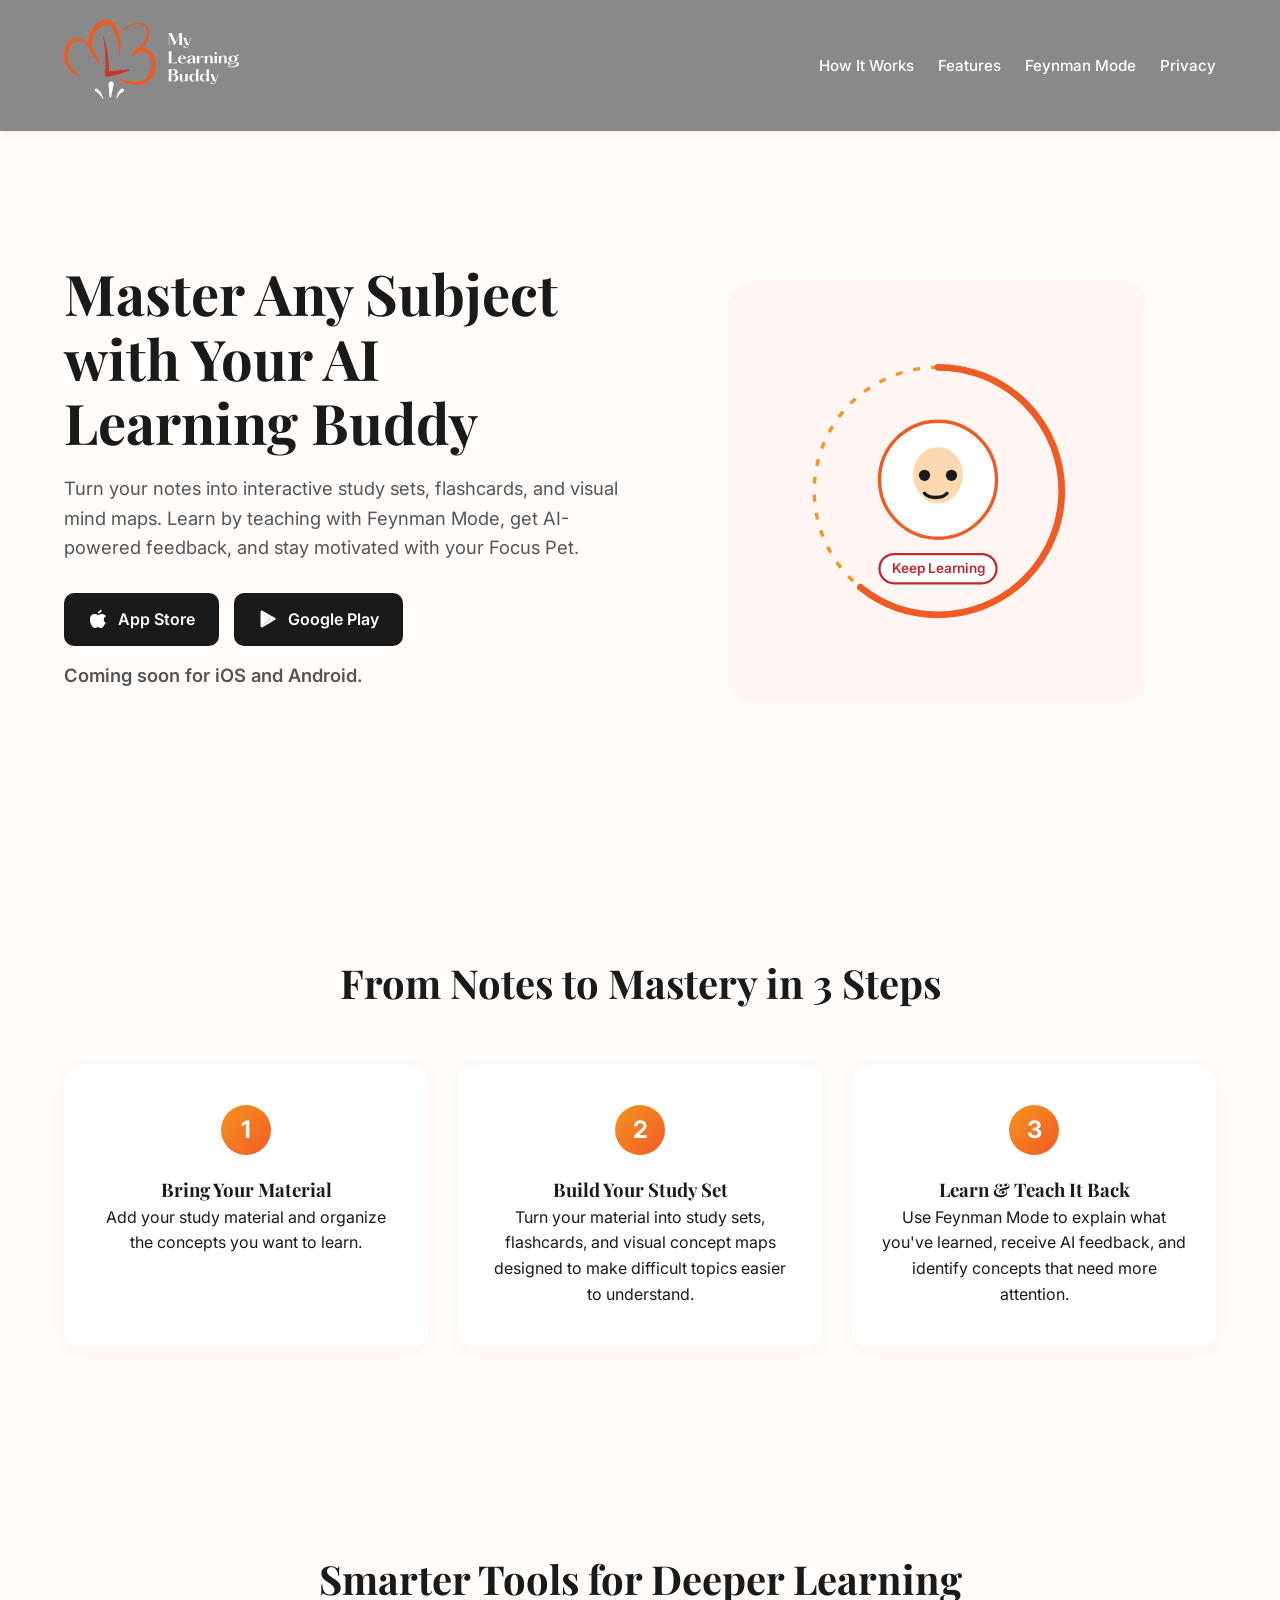
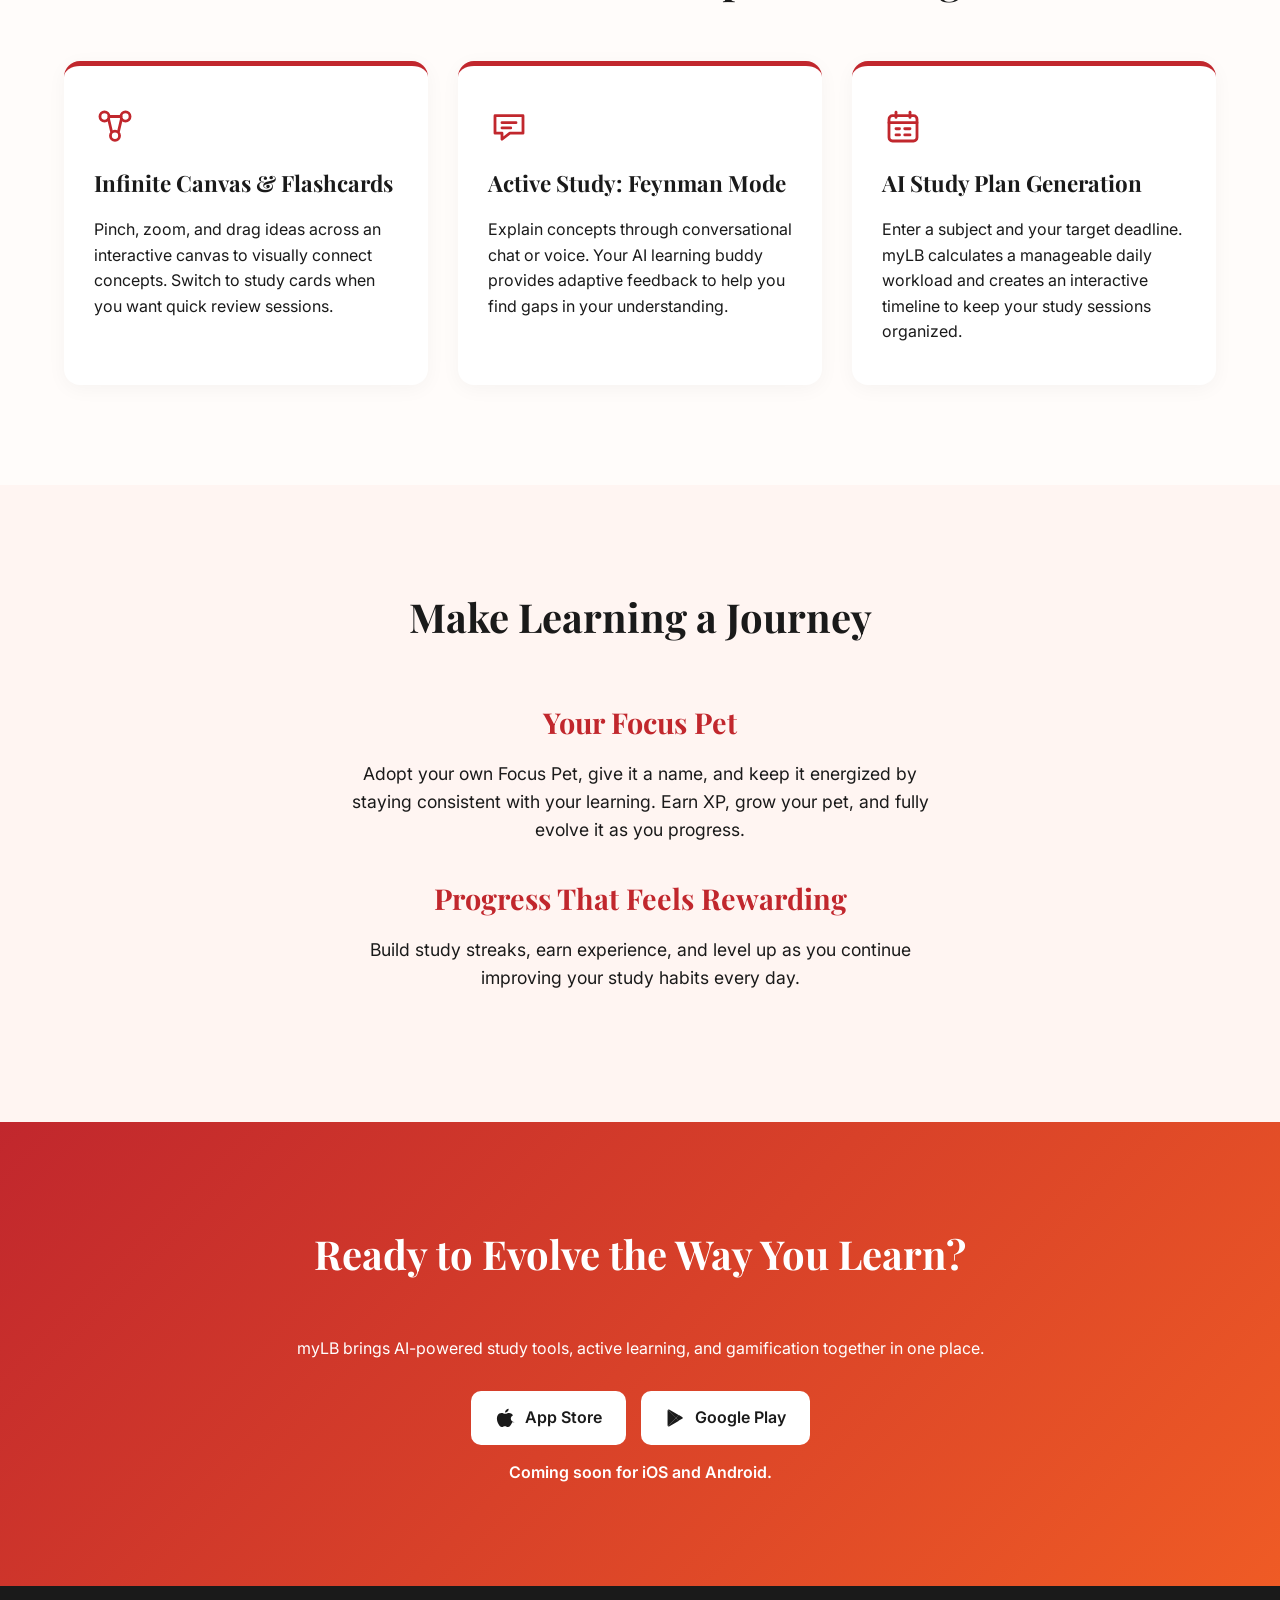
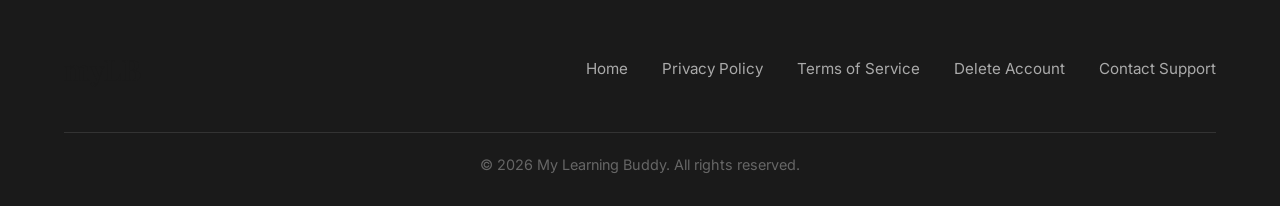
==== commit a3cefa64: "ai migration" ====
--- a/index.html
+++ b/index.html
@@ -494,12 +494,12 @@
             </div>
 
             <div class="footer-links">
-
-               <a href="privacy-policy.html">Privacy Policy</a>
-               <a href="terms.html">Terms of Service</a>
-               <a href="mailto:mylearningb@gmail.com">Contact Support</a>
-
-            </div>
+    <a href="index.html">Home</a>
+    <a href="privacy-policy.html">Privacy Policy</a>
+    <a href="terms.html">Terms of Service</a>
+    <a href="delete-account.html">Delete Account</a> <!-- Added this line -->
+    <a href="mailto:mylearningb@gmail.com">Contact Support</a>
+</div>
 
         </div>
 
